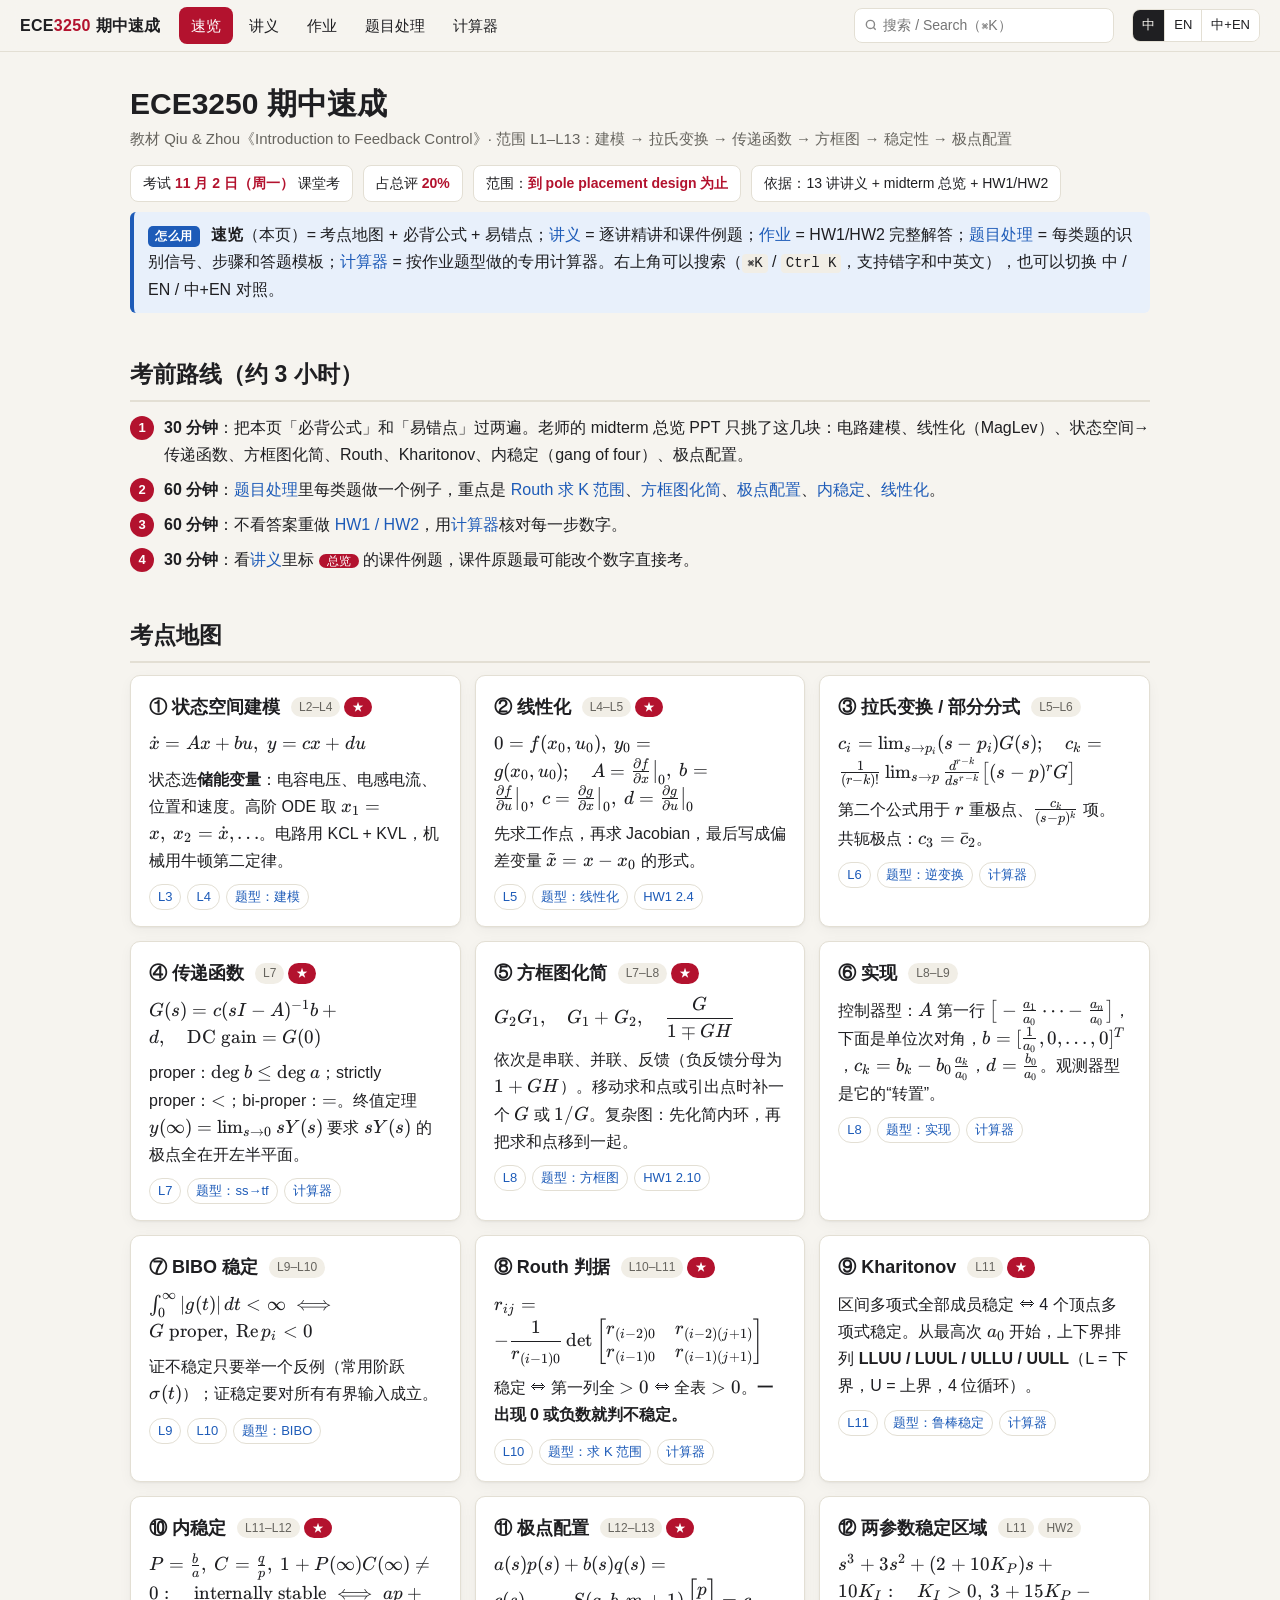
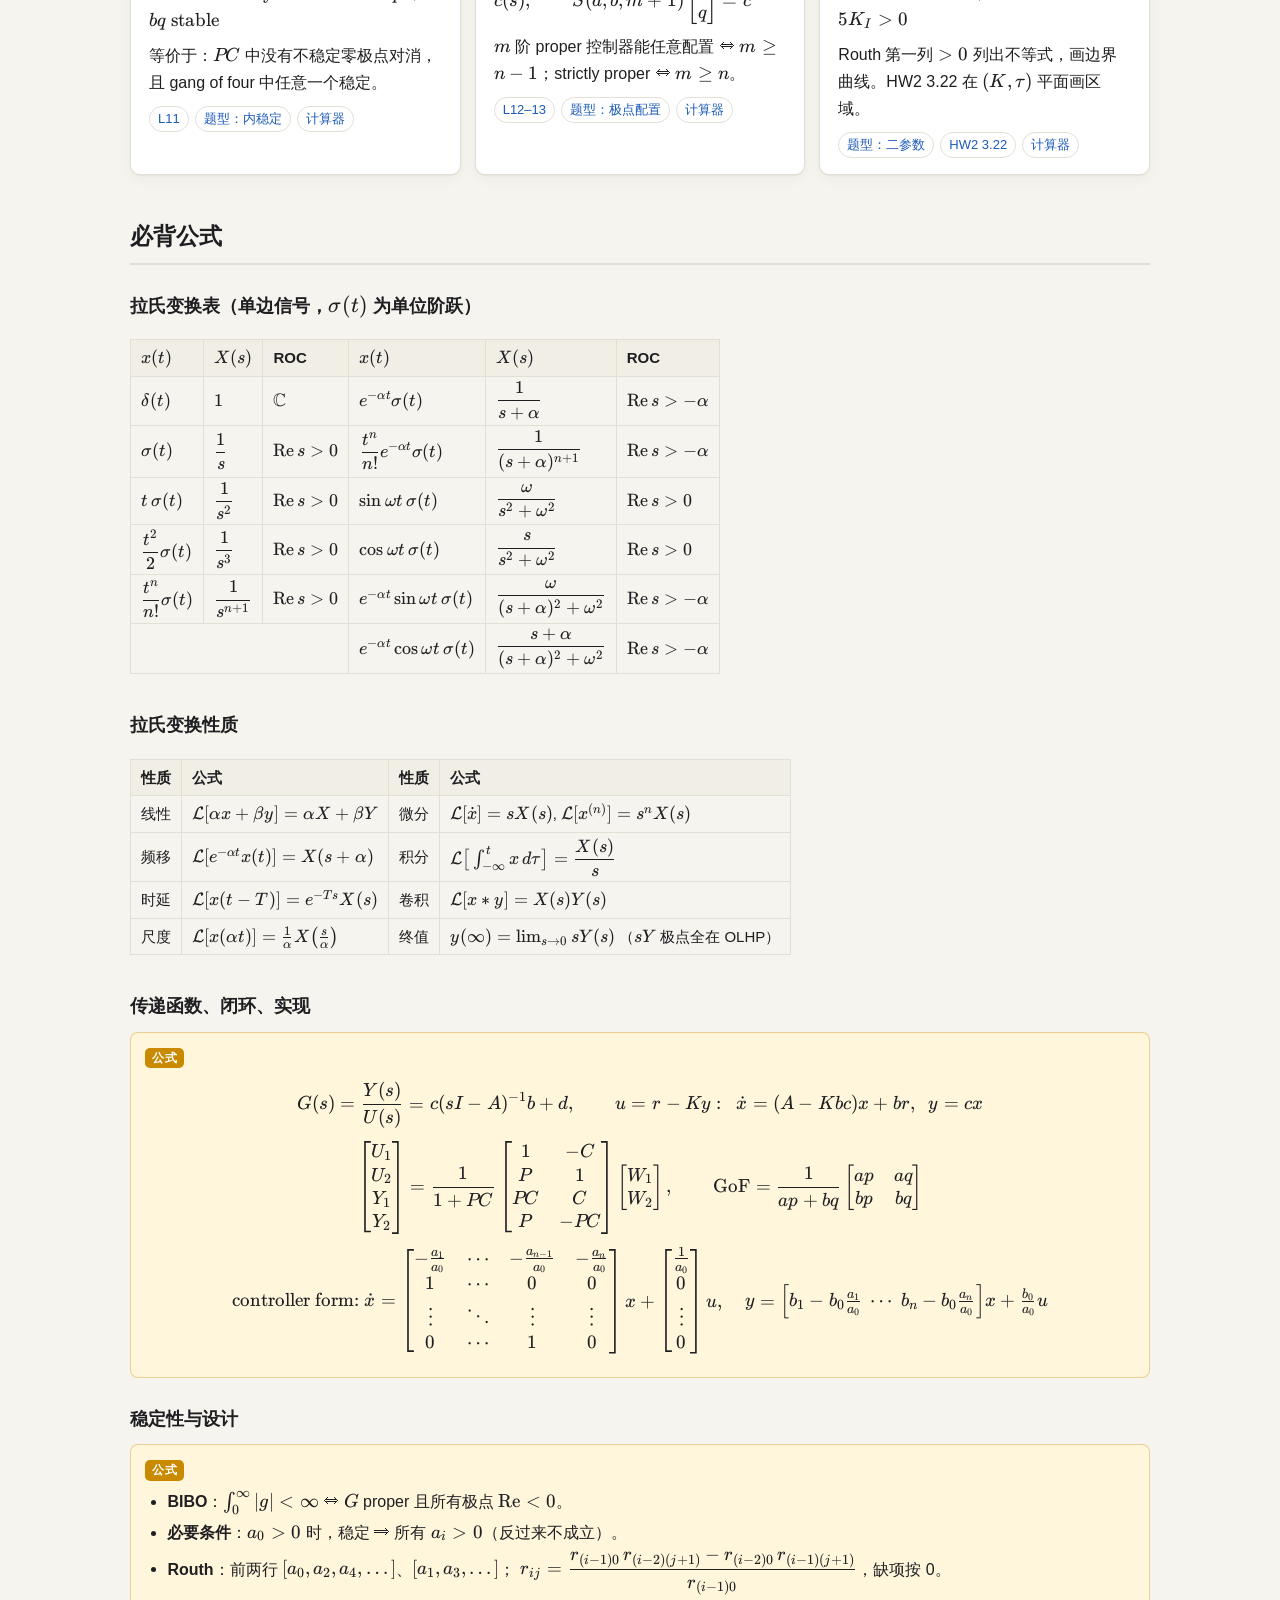
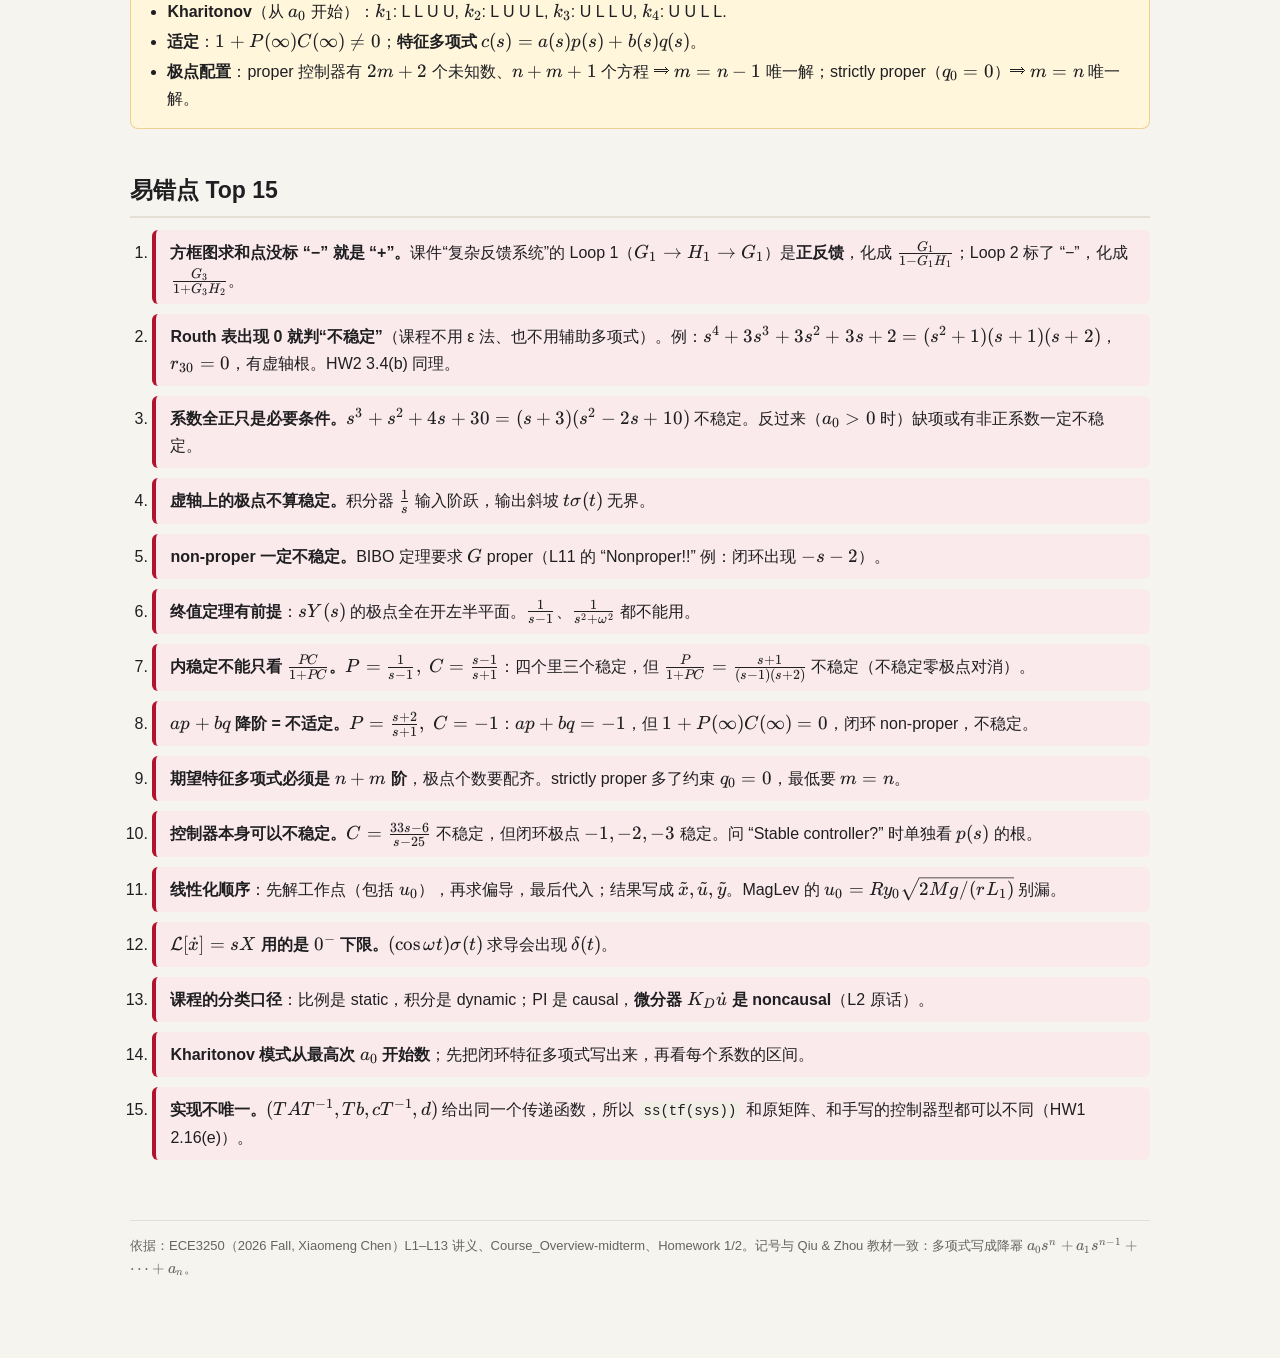
==== index.html @ 968db59c "ECE3250 midterm crash-review site Bilingual (中/EN) overview, homework and problem-type pages, Chines" ====
<!doctype html>
<html lang="zh-CN">
<head>
<meta charset="utf-8">
<meta name="viewport" content="width=device-width, initial-scale=1">
<title>速览 Overview · ECE3250 期中速成</title>
<script>try{document.documentElement.className='L-'+(localStorage.getItem('ece3250-lang')||'zh')}catch(e){}</script>
<link rel="stylesheet" href="assets/vendor/katex/katex.min.css">
<link rel="stylesheet" href="assets/style.css?v=1">
<script defer src="assets/vendor/katex/katex.min.js"></script>
<script defer src="assets/vendor/katex/auto-render.min.js"></script>
<script defer src="assets/search-index.js?v=1"></script>
<script defer src="assets/ui.js?v=1"></script>
</head>
<body>
<header id="topnav"></header>
<main class="wrap">

<h1><span class="zh">ECE3250 期中速成</span><span class="en">ECE3250 Midterm Crash Review</span>
<small><span class="zh">教材 Qiu &amp; Zhou《Introduction to Feedback Control》· 范围 L1–L13：建模 → 拉氏变换 → 传递函数 → 方框图 → 稳定性 → 极点配置</span><span class="en">Textbook: Qiu &amp; Zhou, <i>Introduction to Feedback Control</i> · Scope L1–L13: modeling → Laplace → transfer functions → block diagrams → stability → pole placement</span></small></h1>
<div class="hero"><div class="facts">
  <span class="fact"><span class="zh">考试 <b>11 月 2 日（周一）</b> 课堂考</span><span class="en">In-class exam <b>Mon, Nov 2</b></span></span>
  <span class="fact"><span class="zh">占总评 <b>20%</b></span><span class="en">Weight <b>20%</b></span></span>
  <span class="fact"><span class="zh">范围：<b>到 pole placement design 为止</b></span><span class="en">Covers <b>everything up to pole placement design</b></span></span>
  <span class="fact"><span class="zh">依据：13 讲讲义 + midterm 总览 + HW1/HW2</span><span class="en">Sources: L1–L13 slides, midterm overview deck, HW1/HW2</span></span>
</div></div>

<div class="tip"><span class="lbl"><span class="zh">怎么用</span><span class="en">How to use</span></span>
<span class="zh"><b>速览</b>（本页）= 考点地图 + 必背公式 + 易错点；<a href="lectures.html">讲义</a> = 逐讲精讲和课件例题；<a href="homework.html">作业</a> = HW1/HW2 完整解答；<a href="methods.html">题目处理</a> = 每类题的识别信号、步骤和答题模板；<a href="calc.html">计算器</a> = 按作业题型做的专用计算器。右上角可以搜索（<kbd>⌘K</kbd> / <kbd>Ctrl K</kbd>，支持错字和中英文），也可以切换 中 / EN / 中+EN 对照。</span>
<span class="en"><b>Overview</b> (this page) = topic map + must-know formulas + common traps; <a href="lectures.html">Lectures</a> = lecture-by-lecture notes with slide examples; <a href="homework.html">Homework</a> = full HW1/HW2 solutions; <a href="methods.html">Problem types</a> = how to recognize and solve each problem type; <a href="calc.html">Calculators</a> = calculators for the homework problem types. Use the search box (<kbd>⌘K</kbd> / <kbd>Ctrl K</kbd>, typo-tolerant, English or Chinese) and the 中 / EN / 中+EN switch at the top right.</span>
</div>

<h2 id="plan" data-kw="plan schedule 复习计划 路线"><span class="zh">考前路线（约 3 小时）</span><span class="en">Last-day plan (~3 hours)</span></h2>
<ol class="steps">
  <li><span class="zh"><b>30 分钟</b>：把本页「必背公式」和「易错点」过两遍。老师的 midterm 总览 PPT 只挑了这几块：电路建模、线性化（MagLev）、状态空间→传递函数、方框图化简、Routh、Kharitonov、内稳定（gang of four）、极点配置。</span><span class="en"><b>30 min</b>: read the must-know formulas and the traps on this page twice. The instructor's midterm overview deck covers exactly: circuit modeling, linearization (MagLev), state space → transfer function, block-diagram reduction, Routh, Kharitonov, internal stability (gang of four), and pole placement.</span></li>
  <li><span class="zh"><b>60 分钟</b>：<a href="methods.html">题目处理</a>里每类题做一个例子，重点是 <a href="methods.html#t-routh-k">Routh 求 K 范围</a>、<a href="methods.html#t-block">方框图化简</a>、<a href="methods.html#t-pole">极点配置</a>、<a href="methods.html#t-internal">内稳定</a>、<a href="methods.html#t-linear">线性化</a>。</span><span class="en"><b>60 min</b>: do one example of each <a href="methods.html">problem type</a>, especially <a href="methods.html#t-routh-k">Routh K-range</a>, <a href="methods.html#t-block">block diagrams</a>, <a href="methods.html#t-pole">pole placement</a>, <a href="methods.html#t-internal">internal stability</a> and <a href="methods.html#t-linear">linearization</a>.</span></li>
  <li><span class="zh"><b>60 分钟</b>：不看答案重做 <a href="homework.html">HW1 / HW2</a>，用<a href="calc.html">计算器</a>核对每一步数字。</span><span class="en"><b>60 min</b>: redo <a href="homework.html">HW1 / HW2</a> without looking, then check every number with the <a href="calc.html">calculators</a>.</span></li>
  <li><span class="zh"><b>30 分钟</b>：看<a href="lectures.html">讲义</a>里标 <span class="tag hot">总览</span> 的课件例题，课件原题最可能改个数字直接考。</span><span class="en"><b>30 min</b>: review the slide examples tagged <span class="tag hot">overview</span> in the <a href="lectures.html">lectures</a> — they are the likeliest to reappear with new numbers.</span></li>
</ol>

<h2 id="map" data-kw="topic map 考点 地图"><span class="zh">考点地图</span><span class="en">Topic map</span></h2>
<div class="grid">
  <div class="card">
    <h3><span class="zh">① 状态空间建模</span><span class="en">① State-space modeling</span> <span class="tags"><span class="tag">L2–L4</span><span class="tag hot">★</span></span></h3>
    <p>$\dot x = Ax+bu,\ y=cx+du$</p>
    <p class="zh">状态选<b>储能变量</b>：电容电压、电感电流、位置和速度。高阶 ODE 取 $x_1=x,\ x_2=\dot x,\dots$。电路用 KCL + KVL，机械用牛顿第二定律。</p>
    <p class="en">Choose <b>energy-storage variables</b> as states: capacitor voltages, inductor currents, positions and velocities. For an $n$-th order ODE take $x_1=x,\ x_2=\dot x,\dots$. Circuits: KCL + KVL; mechanics: Newton's second law.</p>
    <div class="links"><a href="lectures.html#L3">L3</a><a href="lectures.html#L4">L4</a><a href="methods.html#t-model"><span class="zh">题型：建模</span><span class="en">Type: modeling</span></a></div>
  </div>
  <div class="card">
    <h3><span class="zh">② 线性化</span><span class="en">② Linearization</span> <span class="tags"><span class="tag">L4–L5</span><span class="tag hot">★</span></span></h3>
    <p>$0=f(x_0,u_0),\ y_0=g(x_0,u_0);\quad A=\frac{\partial f}{\partial x}\big|_0,\ b=\frac{\partial f}{\partial u}\big|_0,\ c=\frac{\partial g}{\partial x}\big|_0,\ d=\frac{\partial g}{\partial u}\big|_0$</p>
    <p class="zh">先求工作点，再求 Jacobian，最后写成偏差变量 $\tilde x=x-x_0$ 的形式。</p>
    <p class="en">Find the operating point first, then the Jacobians, and write the model in deviation variables $\tilde x=x-x_0$.</p>
    <div class="links"><a href="lectures.html#L5">L5</a><a href="methods.html#t-linear"><span class="zh">题型：线性化</span><span class="en">Type: linearization</span></a><a href="homework.html#hw1-24">HW1 2.4</a></div>
  </div>
  <div class="card">
    <h3><span class="zh">③ 拉氏变换 / 部分分式</span><span class="en">③ Laplace / partial fractions</span> <span class="tags"><span class="tag">L5–L6</span></span></h3>
    <p>$c_i=\lim_{s\to p_i}(s-p_i)G(s);\quad c_k=\frac{1}{(r-k)!}\lim_{s\to p}\frac{d^{r-k}}{ds^{r-k}}\big[(s-p)^rG\big]$</p>
    <p class="zh">第二个公式用于 $r$ 重极点、$\frac{c_k}{(s-p)^k}$ 项。共轭极点：$c_3=\bar c_2$。</p>
    <p class="en">The second formula is for an $r$-fold pole (coefficient of $\frac{1}{(s-p)^k}$). Conjugate poles: $c_3=\bar c_2$.</p>
    <div class="links"><a href="lectures.html#L6">L6</a><a href="methods.html#t-pf"><span class="zh">题型：逆变换</span><span class="en">Type: inverse Laplace</span></a><a href="calc.html#pf"><span class="zh">计算器</span><span class="en">Calculator</span></a></div>
  </div>
  <div class="card">
    <h3><span class="zh">④ 传递函数</span><span class="en">④ Transfer functions</span> <span class="tags"><span class="tag">L7</span><span class="tag hot">★</span></span></h3>
    <p>$G(s)=c(sI-A)^{-1}b+d,\quad \text{DC gain}=G(0)$</p>
    <p class="zh">proper：$\deg b\le\deg a$；strictly proper：$<$；bi-proper：$=$。终值定理 $y(\infty)=\lim_{s\to0}sY(s)$ 要求 $sY(s)$ 的极点全在开左半平面。</p>
    <p class="en">Proper: $\deg b\le\deg a$; strictly proper: $<$; bi-proper: $=$. FVT $y(\infty)=\lim_{s\to0}sY(s)$ needs all poles of $sY(s)$ in the open left half-plane.</p>
    <div class="links"><a href="lectures.html#L7">L7</a><a href="methods.html#t-ss2tf"><span class="zh">题型：ss→tf</span><span class="en">Type: ss→tf</span></a><a href="calc.html#ss"><span class="zh">计算器</span><span class="en">Calculator</span></a></div>
  </div>
  <div class="card">
    <h3><span class="zh">⑤ 方框图化简</span><span class="en">⑤ Block-diagram reduction</span> <span class="tags"><span class="tag">L7–L8</span><span class="tag hot">★</span></span></h3>
    <p>$G_2G_1,\quad G_1+G_2,\quad \dfrac{G}{1\mp GH}$</p>
    <p class="zh">依次是串联、并联、反馈（负反馈分母为 $1+GH$）。移动求和点或引出点时补一个 $G$ 或 $1/G$。复杂图：先化简内环，再把求和点移到一起。</p>
    <p class="en">Series, parallel, feedback (negative feedback → denominator $1+GH$). Moving a summing or pickoff point inserts a $G$ or $1/G$. For big diagrams: close inner loops first, then merge summing junctions.</p>
    <div class="links"><a href="lectures.html#L8">L8</a><a href="methods.html#t-block"><span class="zh">题型：方框图</span><span class="en">Type: block diagram</span></a><a href="homework.html#hw1-210">HW1 2.10</a></div>
  </div>
  <div class="card">
    <h3><span class="zh">⑥ 实现</span><span class="en">⑥ Realization</span> <span class="tags"><span class="tag">L8–L9</span></span></h3>
    <p class="zh">控制器型：$A$ 第一行 $\big[-\tfrac{a_1}{a_0}\cdots-\tfrac{a_n}{a_0}\big]$，下面是单位次对角，$b=[\tfrac1{a_0},0,\dots,0]^T$，$c_k=b_k-b_0\tfrac{a_k}{a_0}$，$d=\tfrac{b_0}{a_0}$。观测器型是它的“转置”。</p>
    <p class="en">Controller form: first row of $A$ is $\big[-\tfrac{a_1}{a_0}\cdots-\tfrac{a_n}{a_0}\big]$, ones on the subdiagonal, $b=[\tfrac1{a_0},0,\dots,0]^T$, $c_k=b_k-b_0\tfrac{a_k}{a_0}$, $d=\tfrac{b_0}{a_0}$. Observer form is its “transpose”.</p>
    <div class="links"><a href="lectures.html#L8-real">L8</a><a href="methods.html#t-real"><span class="zh">题型：实现</span><span class="en">Type: realization</span></a><a href="calc.html#ss"><span class="zh">计算器</span><span class="en">Calculator</span></a></div>
  </div>
  <div class="card">
    <h3><span class="zh">⑦ BIBO 稳定</span><span class="en">⑦ BIBO stability</span> <span class="tags"><span class="tag">L9–L10</span></span></h3>
    <p>$\int_0^\infty|g(t)|\,dt<\infty\iff G\text{ proper},\ \operatorname{Re}p_i<0$</p>
    <p class="zh">证不稳定只要举一个反例（常用阶跃 $\sigma(t)$）；证稳定要对所有有界输入成立。</p>
    <p class="en">To show instability give one counterexample (usually the step $\sigma(t)$); stability must hold for every bounded input.</p>
    <div class="links"><a href="lectures.html#L9">L9</a><a href="lectures.html#L10">L10</a><a href="methods.html#t-bibo"><span class="zh">题型：BIBO</span><span class="en">Type: BIBO</span></a></div>
  </div>
  <div class="card">
    <h3><span class="zh">⑧ Routh 判据</span><span class="en">⑧ Routh criterion</span> <span class="tags"><span class="tag">L10–L11</span><span class="tag hot">★</span></span></h3>
    <p>$r_{ij}=-\dfrac{1}{r_{(i-1)0}}\det\begin{bmatrix}r_{(i-2)0}&r_{(i-2)(j+1)}\\ r_{(i-1)0}&r_{(i-1)(j+1)}\end{bmatrix}$</p>
    <p class="zh">稳定 ⟺ 第一列全 $>0$ ⟺ 全表 $>0$。<b>一出现 0 或负数就判不稳定。</b></p>
    <p class="en">Stable ⟺ first column all $>0$ ⟺ whole table $>0$. <b>Any zero or negative entry ⟹ not stable.</b></p>
    <div class="links"><a href="lectures.html#L10">L10</a><a href="methods.html#t-routh-k"><span class="zh">题型：求 K 范围</span><span class="en">Type: K range</span></a><a href="calc.html#routh"><span class="zh">计算器</span><span class="en">Calculator</span></a></div>
  </div>
  <div class="card">
    <h3><span class="zh">⑨ Kharitonov</span><span class="en">⑨ Kharitonov</span> <span class="tags"><span class="tag">L11</span><span class="tag hot">★</span></span></h3>
    <p class="zh">区间多项式全部成员稳定 ⟺ 4 个顶点多项式稳定。从最高次 $a_0$ 开始，上下界排列 <b>LLUU / LUUL / ULLU / UULL</b>（L = 下界，U = 上界，4 位循环）。</p>
    <p class="en">Every member of an interval polynomial is stable ⟺ four vertex polynomials are stable. Starting from $a_0$, bounds follow <b>LLUU / LUUL / ULLU / UULL</b> (L = lower, U = upper, period 4).</p>
    <div class="links"><a href="lectures.html#L11-kh">L11</a><a href="methods.html#t-khar"><span class="zh">题型：鲁棒稳定</span><span class="en">Type: robust stability</span></a><a href="calc.html#khar"><span class="zh">计算器</span><span class="en">Calculator</span></a></div>
  </div>
  <div class="card">
    <h3><span class="zh">⑩ 内稳定</span><span class="en">⑩ Internal stability</span> <span class="tags"><span class="tag">L11–L12</span><span class="tag hot">★</span></span></h3>
    <p>$P=\tfrac{b}{a},\ C=\tfrac{q}{p},\ 1+P(\infty)C(\infty)\ne0:\quad \text{internally stable}\iff ap+bq \text{ stable}$</p>
    <p class="zh">等价于：$PC$ 中没有不稳定零极点对消，且 gang of four 中任意一个稳定。</p>
    <p class="en">Equivalently: no unstable pole/zero cancellation in $PC$ and any one of the gang of four is stable.</p>
    <div class="links"><a href="lectures.html#L11-int">L11</a><a href="methods.html#t-internal"><span class="zh">题型：内稳定</span><span class="en">Type: internal stability</span></a><a href="calc.html#internal"><span class="zh">计算器</span><span class="en">Calculator</span></a></div>
  </div>
  <div class="card">
    <h3><span class="zh">⑪ 极点配置</span><span class="en">⑪ Pole placement</span> <span class="tags"><span class="tag">L12–L13</span><span class="tag hot">★</span></span></h3>
    <p>$a(s)p(s)+b(s)q(s)=c(s),\qquad S(a,b,m+1)\begin{bmatrix}p\\q\end{bmatrix}=c$</p>
    <p class="zh">$m$ 阶 proper 控制器能任意配置 ⟺ $m\ge n-1$；strictly proper ⟺ $m\ge n$。</p>
    <p class="en">An $m$-th order proper controller can assign all closed-loop poles ⟺ $m\ge n-1$; strictly proper ⟺ $m\ge n$.</p>
    <div class="links"><a href="lectures.html#L12">L12–13</a><a href="methods.html#t-pole"><span class="zh">题型：极点配置</span><span class="en">Type: pole placement</span></a><a href="calc.html#pole"><span class="zh">计算器</span><span class="en">Calculator</span></a></div>
  </div>
  <div class="card">
    <h3><span class="zh">⑫ 两参数稳定区域</span><span class="en">⑫ Two-parameter stability region</span> <span class="tags"><span class="tag">L11</span><span class="tag">HW2</span></span></h3>
    <p>$s^3+3s^2+(2+10K_P)s+10K_I:\quad K_I>0,\ 3+15K_P-5K_I>0$</p>
    <p class="zh">Routh 第一列 $>0$ 列出不等式，画边界曲线。HW2 3.22 在 $(K,\tau)$ 平面画区域。</p>
    <p class="en">Write the Routh first-column inequalities and draw the boundary curves. HW2 3.22 asks for the region in the $(K,\tau)$ plane.</p>
    <div class="links"><a href="methods.html#t-region"><span class="zh">题型：二参数</span><span class="en">Type: 2-parameter</span></a><a href="homework.html#hw2-322">HW2 3.22</a><a href="calc.html#region"><span class="zh">计算器</span><span class="en">Calculator</span></a></div>
  </div>
</div>

<h2 id="formulas" data-kw="formula sheet cheat sheet 公式 拉氏变换表 laplace table properties"><span class="zh">必背公式</span><span class="en">Must-know formulas</span></h2>

<h3 id="f-laplace" data-kw="laplace table 拉普拉斯 变换表"><span class="zh">拉氏变换表（单边信号，$\sigma(t)$ 为单位阶跃）</span><span class="en">Laplace transform table (one-sided signals, $\sigma(t)$ = unit step)</span></h3>
<div class="tbl-wrap"><table>
<tr><th>$x(t)$</th><th>$X(s)$</th><th>ROC</th><th>$x(t)$</th><th>$X(s)$</th><th>ROC</th></tr>
<tr><td>$\delta(t)$</td><td>$1$</td><td>$\mathbb C$</td><td>$e^{-\alpha t}\sigma(t)$</td><td>$\dfrac{1}{s+\alpha}$</td><td>$\operatorname{Re}s>-\alpha$</td></tr>
<tr><td>$\sigma(t)$</td><td>$\dfrac1s$</td><td>$\operatorname{Re}s>0$</td><td>$\dfrac{t^n}{n!}e^{-\alpha t}\sigma(t)$</td><td>$\dfrac{1}{(s+\alpha)^{n+1}}$</td><td>$\operatorname{Re}s>-\alpha$</td></tr>
<tr><td>$t\,\sigma(t)$</td><td>$\dfrac1{s^2}$</td><td>$\operatorname{Re}s>0$</td><td>$\sin\omega t\,\sigma(t)$</td><td>$\dfrac{\omega}{s^2+\omega^2}$</td><td>$\operatorname{Re}s>0$</td></tr>
<tr><td>$\dfrac{t^2}{2}\sigma(t)$</td><td>$\dfrac1{s^3}$</td><td>$\operatorname{Re}s>0$</td><td>$\cos\omega t\,\sigma(t)$</td><td>$\dfrac{s}{s^2+\omega^2}$</td><td>$\operatorname{Re}s>0$</td></tr>
<tr><td>$\dfrac{t^n}{n!}\sigma(t)$</td><td>$\dfrac1{s^{n+1}}$</td><td>$\operatorname{Re}s>0$</td><td>$e^{-\alpha t}\sin\omega t\,\sigma(t)$</td><td>$\dfrac{\omega}{(s+\alpha)^2+\omega^2}$</td><td>$\operatorname{Re}s>-\alpha$</td></tr>
<tr><td colspan="3"></td><td>$e^{-\alpha t}\cos\omega t\,\sigma(t)$</td><td>$\dfrac{s+\alpha}{(s+\alpha)^2+\omega^2}$</td><td>$\operatorname{Re}s>-\alpha$</td></tr>
</table></div>

<h3 id="f-props" data-kw="laplace properties 性质 微分 积分 卷积 时延 频移 final value"><span class="zh">拉氏变换性质</span><span class="en">Laplace transform properties</span></h3>
<div class="tbl-wrap"><table>
<tr><th><span class="zh">性质</span><span class="en">Property</span></th><th><span class="zh">公式</span><span class="en">Formula</span></th><th><span class="zh">性质</span><span class="en">Property</span></th><th><span class="zh">公式</span><span class="en">Formula</span></th></tr>
<tr><td><span class="zh">线性</span><span class="en">Linearity</span></td><td>$\L[\alpha x+\beta y]=\alpha X+\beta Y$</td><td><span class="zh">微分</span><span class="en">Derivative</span></td><td>$\L[\dot x]=sX(s)$, $\L[x^{(n)}]=s^nX(s)$</td></tr>
<tr><td><span class="zh">频移</span><span class="en">Frequency shift</span></td><td>$\L[e^{-\alpha t}x(t)]=X(s+\alpha)$</td><td><span class="zh">积分</span><span class="en">Integration</span></td><td>$\L\big[\int_{-\infty}^t x\,d\tau\big]=\dfrac{X(s)}{s}$</td></tr>
<tr><td><span class="zh">时延</span><span class="en">Time delay</span></td><td>$\L[x(t-T)]=e^{-Ts}X(s)$</td><td><span class="zh">卷积</span><span class="en">Convolution</span></td><td>$\L[x*y]=X(s)Y(s)$</td></tr>
<tr><td><span class="zh">尺度</span><span class="en">Scaling</span></td><td>$\L[x(\alpha t)]=\frac1\alpha X\!\left(\frac s\alpha\right)$</td><td><span class="zh">终值</span><span class="en">Final value</span></td><td>$y(\infty)=\lim_{s\to0}sY(s)$ <span class="zh">（$sY$ 极点全在 OLHP）</span><span class="en">(poles of $sY$ in OLHP)</span></td></tr>
</table></div>

<h3 id="f-tf" data-kw="transfer function closed loop gang of four controller form 闭环 传递函数 实现"><span class="zh">传递函数、闭环、实现</span><span class="en">Transfer functions, closed loop, realization</span></h3>
<div class="key"><span class="lbl"><span class="zh">公式</span><span class="en">Formula</span></span>
$$G(s)=\frac{Y(s)}{U(s)}=c(sI-A)^{-1}b+d,\qquad u=r-Ky:\ \ \dot x=(A-Kbc)x+br,\ \ y=cx$$
$$\begin{bmatrix}U_1\\U_2\\Y_1\\Y_2\end{bmatrix}=\frac{1}{1+PC}\begin{bmatrix}1&-C\\P&1\\PC&C\\P&-PC\end{bmatrix}\begin{bmatrix}W_1\\W_2\end{bmatrix},\qquad
\text{GoF}=\frac{1}{ap+bq}\begin{bmatrix}ap&aq\\bp&bq\end{bmatrix}$$
$$\text{controller form: }\dot x=\begin{bmatrix}-\frac{a_1}{a_0}&\cdots&-\frac{a_{n-1}}{a_0}&-\frac{a_n}{a_0}\\1&\cdots&0&0\\ \vdots&\ddots&\vdots&\vdots\\0&\cdots&1&0\end{bmatrix}x+\begin{bmatrix}\frac1{a_0}\\0\\ \vdots\\0\end{bmatrix}u,\quad y=\Big[b_1-b_0\tfrac{a_1}{a_0}\ \cdots\ b_n-b_0\tfrac{a_n}{a_0}\Big]x+\tfrac{b_0}{a_0}u$$
</div>

<h3 id="f-stab" data-kw="stability routh kharitonov pole placement well posed 稳定 判据"><span class="zh">稳定性与设计</span><span class="en">Stability and design</span></h3>
<div class="key"><span class="lbl"><span class="zh">公式</span><span class="en">Formula</span></span>
<ul>
<li><span class="zh"><b>BIBO</b>：$\int_0^\infty|g|<\infty$ ⟺ $G$ proper 且所有极点 $\operatorname{Re}<0$。</span><span class="en"><b>BIBO</b>: $\int_0^\infty|g|<\infty$ ⟺ $G$ proper and all poles have $\operatorname{Re}<0$.</span></li>
<li><span class="zh"><b>必要条件</b>：$a_0>0$ 时，稳定 ⟹ 所有 $a_i>0$（反过来不成立）。</span><span class="en"><b>Necessary condition</b>: with $a_0>0$, stable ⟹ all $a_i>0$ (not conversely).</span></li>
<li><span class="zh"><b>Routh</b>：前两行 $[a_0,a_2,a_4,\dots]$、$[a_1,a_3,\dots]$；</span><span class="en"><b>Routh</b>: first rows $[a_0,a_2,a_4,\dots]$, $[a_1,a_3,\dots]$;</span> $r_{ij}=\dfrac{r_{(i-1)0}\,r_{(i-2)(j+1)}-r_{(i-2)0}\,r_{(i-1)(j+1)}}{r_{(i-1)0}}$<span class="zh">，缺项按 0。</span><span class="en">, missing entries = 0.</span></li>
<li><span class="zh"><b>Kharitonov</b>（从 $a_0$ 开始）：</span><span class="en"><b>Kharitonov</b> (from $a_0$): </span>$k_1$: L L U U, $k_2$: L U U L, $k_3$: U L L U, $k_4$: U U L L.</li>
<li><span class="zh"><b>适定</b>：$1+P(\infty)C(\infty)\neq0$；<b>特征多项式</b> $c(s)=a(s)p(s)+b(s)q(s)$。</span><span class="en"><b>Well-posed</b>: $1+P(\infty)C(\infty)\neq0$; <b>characteristic polynomial</b> $c(s)=a(s)p(s)+b(s)q(s)$.</span></li>
<li><span class="zh"><b>极点配置</b>：proper 控制器有 $2m+2$ 个未知数、$n+m+1$ 个方程 ⟹ $m=n-1$ 唯一解；strictly proper（$q_0=0$）⟹ $m=n$ 唯一解。</span><span class="en"><b>Pole placement</b>: a proper controller has $2m+2$ unknowns and $n+m+1$ equations ⟹ unique solution at $m=n-1$; strictly proper ($q_0=0$) ⟹ unique at $m=n$.</span></li>
</ul>
</div>

<h2 id="traps" data-kw="traps pitfalls mistakes 易错 陷阱 注意"><span class="zh">易错点 Top 15</span><span class="en">Top 15 traps</span></h2>
<ol>
<li class="trap"><span class="zh"><b>方框图求和点没标 “−” 就是 “+”。</b>课件“复杂反馈系统”的 Loop 1（$G_1\to H_1\to G_1$）是<b>正反馈</b>，化成 $\frac{G_1}{1-G_1H_1}$；Loop 2 标了 “−”，化成 $\frac{G_3}{1+G_3H_2}$。</span><span class="en"><b>An unmarked summing input is “+”.</b> In the slide's “complicated feedback system”, Loop 1 ($G_1\to H_1\to G_1$) is <b>positive feedback</b>: $\frac{G_1}{1-G_1H_1}$; Loop 2 has a “−”: $\frac{G_3}{1+G_3H_2}$.</span></li>
<li class="trap"><span class="zh"><b>Routh 表出现 0 就判“不稳定”</b>（课程不用 ε 法、也不用辅助多项式）。例：$s^4+3s^3+3s^2+3s+2=(s^2+1)(s+1)(s+2)$，$r_{30}=0$，有虚轴根。HW2 3.4(b) 同理。</span><span class="en"><b>A zero in the Routh table means “not stable”</b> (no ε-trick or auxiliary polynomial in this course). E.g. $s^4+3s^3+3s^2+3s+2=(s^2+1)(s+1)(s+2)$ gives $r_{30}=0$: imaginary-axis roots. Same for HW2 3.4(b).</span></li>
<li class="trap"><span class="zh"><b>系数全正只是必要条件。</b>$s^3+s^2+4s+30=(s+3)(s^2-2s+10)$ 不稳定。反过来（$a_0>0$ 时）缺项或有非正系数一定不稳定。</span><span class="en"><b>All-positive coefficients are only necessary.</b> $s^3+s^2+4s+30=(s+3)(s^2-2s+10)$ is unstable. Conversely (with $a_0>0$) a missing or non-positive coefficient guarantees instability.</span></li>
<li class="trap"><span class="zh"><b>虚轴上的极点不算稳定。</b>积分器 $\frac1s$ 输入阶跃，输出斜坡 $t\sigma(t)$ 无界。</span><span class="en"><b>Poles on the imaginary axis are not stable.</b> The integrator $\frac1s$ maps a step to the unbounded ramp $t\sigma(t)$.</span></li>
<li class="trap"><span class="zh"><b>non-proper 一定不稳定。</b>BIBO 定理要求 $G$ proper（L11 的 “Nonproper!!” 例：闭环出现 $-s-2$）。</span><span class="en"><b>Non-proper means unstable.</b> The BIBO theorem requires $G$ proper (L11 “Nonproper!!” example: closed loop $-s-2$).</span></li>
<li class="trap"><span class="zh"><b>终值定理有前提</b>：$sY(s)$ 的极点全在开左半平面。$\frac1{s-1}$、$\frac{1}{s^2+\omega^2}$ 都不能用。</span><span class="en"><b>FVT has a precondition</b>: all poles of $sY(s)$ in the OLHP. It fails for $\frac1{s-1}$ and $\frac{1}{s^2+\omega^2}$.</span></li>
<li class="trap"><span class="zh"><b>内稳定不能只看 $\frac{PC}{1+PC}$。</b>$P=\frac1{s-1},\ C=\frac{s-1}{s+1}$：四个里三个稳定，但 $\frac{P}{1+PC}=\frac{s+1}{(s-1)(s+2)}$ 不稳定（不稳定零极点对消）。</span><span class="en"><b>Don't check only $\frac{PC}{1+PC}$.</b> $P=\frac1{s-1},\ C=\frac{s-1}{s+1}$: three of four are stable but $\frac{P}{1+PC}=\frac{s+1}{(s-1)(s+2)}$ is not (unstable pole/zero cancellation).</span></li>
<li class="trap"><span class="zh"><b>$ap+bq$ 降阶 = 不适定。</b>$P=\frac{s+2}{s+1},\ C=-1$：$ap+bq=-1$，但 $1+P(\infty)C(\infty)=0$，闭环 non-proper，不稳定。</span><span class="en"><b>Degree drop in $ap+bq$ = ill-posed.</b> $P=\frac{s+2}{s+1},\ C=-1$: $ap+bq=-1$ but $1+P(\infty)C(\infty)=0$, closed loop non-proper, unstable.</span></li>
<li class="trap"><span class="zh"><b>期望特征多项式必须是 $n+m$ 阶</b>，极点个数要配齐。strictly proper 多了约束 $q_0=0$，最低要 $m=n$。</span><span class="en"><b>The desired polynomial must have degree $n+m$</b> (count the poles). Strictly proper adds $q_0=0$, so the minimum is $m=n$.</span></li>
<li class="trap"><span class="zh"><b>控制器本身可以不稳定。</b>$C=\frac{33s-6}{s-25}$ 不稳定，但闭环极点 $-1,-2,-3$ 稳定。问 “Stable controller?” 时单独看 $p(s)$ 的根。</span><span class="en"><b>The controller itself may be unstable.</b> $C=\frac{33s-6}{s-25}$ is unstable while the closed loop ($-1,-2,-3$) is stable. For “Stable controller?” check the roots of $p(s)$.</span></li>
<li class="trap"><span class="zh"><b>线性化顺序</b>：先解工作点（包括 $u_0$），再求偏导，最后代入；结果写成 $\tilde x,\tilde u,\tilde y$。MagLev 的 $u_0=Ry_0\sqrt{2Mg/(rL_1)}$ 别漏。</span><span class="en"><b>Linearization order</b>: solve the operating point (including $u_0$), differentiate, then substitute; write the result in $\tilde x,\tilde u,\tilde y$. Don't forget $u_0=Ry_0\sqrt{2Mg/(rL_1)}$ for MagLev.</span></li>
<li class="trap"><span class="zh"><b>$\L[\dot x]=sX$ 用的是 $0^-$ 下限。</b>$(\cos\omega t)\sigma(t)$ 求导会出现 $\delta(t)$。</span><span class="en"><b>$\L[\dot x]=sX$ uses the $0^-$ lower limit.</b> Differentiating $(\cos\omega t)\sigma(t)$ produces a $\delta(t)$.</span></li>
<li class="trap"><span class="zh"><b>课程的分类口径</b>：比例是 static，积分是 dynamic；PI 是 causal，<b>微分器 $K_D\dot u$ 是 noncausal</b>（L2 原话）。</span><span class="en"><b>Course conventions</b>: proportional = static, integral = dynamic; PI is causal, <b>the differentiator $K_D\dot u$ is noncausal</b> (as stated in L2).</span></li>
<li class="trap"><span class="zh"><b>Kharitonov 模式从最高次 $a_0$ 开始数</b>；先把闭环特征多项式写出来，再看每个系数的区间。</span><span class="en"><b>Kharitonov patterns start at the leading coefficient $a_0$</b>; write the closed-loop characteristic polynomial first, then read each coefficient's interval.</span></li>
<li class="trap"><span class="zh"><b>实现不唯一。</b>$(TAT^{-1},Tb,cT^{-1},d)$ 给出同一个传递函数，所以 <code>ss(tf(sys))</code> 和原矩阵、和手写的控制器型都可以不同（HW1 2.16(e)）。</span><span class="en"><b>Realizations are not unique.</b> $(TAT^{-1},Tb,cT^{-1},d)$ has the same transfer function, so <code>ss(tf(sys))</code>, the original matrices and your controller form can all differ (HW1 2.16(e)).</span></li>
</ol>

<div class="foot"><span class="zh">依据：ECE3250（2026 Fall, Xiaomeng Chen）L1–L13 讲义、Course_Overview-midterm、Homework 1/2。记号与 Qiu &amp; Zhou 教材一致：多项式写成降幂 $a_0s^n+a_1s^{n-1}+\dots+a_n$。</span><span class="en">Sources: ECE3250 (Fall 2026, Xiaomeng Chen) slides L1–L13, Course_Overview-midterm, Homework 1/2. Notation follows Qiu &amp; Zhou: polynomials in descending powers $a_0s^n+a_1s^{n-1}+\dots+a_n$.</span></div>
</main>
</body>
</html>
---- assets/style.css ----
:root {
  --bg: #f6f4ef;
  --card: #ffffff;
  --ink: #1f1f22;
  --muted: #66645e;
  --line: #e3dfd4;
  --red: #b3122e;
  --red-soft: #fbeaec;
  --amber: #c98a00;
  --amber-soft: #fff6dc;
  --blue: #1d5bb8;
  --blue-soft: #e8f0fb;
  --green: #1d7a4b;
  --green-soft: #e6f4ec;
  --code: #f1eee6;
  --shadow: 0 1px 2px rgba(0, 0, 0, .05), 0 4px 14px rgba(0, 0, 0, .04);
  --radius: 10px;
  --nav-h: 52px;
}
@media (prefers-color-scheme: dark) {
  :root {
    --bg: #17171a; --card: #202024; --ink: #ecebe6; --muted: #a29f97; --line: #34343a;
    --red: #ff6b7f; --red-soft: #3a1c22; --amber: #f0b84a; --amber-soft: #3a3020;
    --blue: #7fb0ff; --blue-soft: #1c2738; --green: #6fd19c; --green-soft: #1b2e25; --code: #2a2a2f;
    --shadow: 0 1px 2px rgba(0, 0, 0, .4);
  }
  .katex { color: var(--ink); }
  svg.bd { filter: invert(.88) hue-rotate(180deg); }
}
* { box-sizing: border-box; }
html { scroll-padding-top: calc(var(--nav-h) + 14px); }
body {
  margin: 0; background: var(--bg); color: var(--ink);
  font: 16px/1.7 -apple-system, BlinkMacSystemFont, "PingFang SC", "Hiragino Sans GB", "Noto Sans CJK SC", "Microsoft YaHei", sans-serif;
  -webkit-font-smoothing: antialiased;
}
a { color: var(--blue); text-decoration: none; }
a:hover { text-decoration: underline; }
code, kbd { font-family: "SF Mono", Menlo, Consolas, monospace; font-size: .88em; background: var(--code); padding: .08em .35em; border-radius: 4px; }

/* ---------- 顶部导航 ---------- */
.topnav {
  position: sticky; top: 0; z-index: 50; height: var(--nav-h);
  display: flex; align-items: center; gap: 18px; padding: 0 20px;
  background: color-mix(in srgb, var(--bg) 88%, transparent); backdrop-filter: blur(10px);
  border-bottom: 1px solid var(--line);
}
.brand { font-weight: 700; letter-spacing: .02em; white-space: nowrap; color: var(--ink); }
.brand b { color: var(--red); }
.topnav nav { display: flex; gap: 4px; overflow-x: auto; scrollbar-width: none; }
.topnav nav a {
  padding: 6px 12px; border-radius: 8px; color: var(--ink); white-space: nowrap; font-size: 15px;
}
.topnav nav a:hover { background: var(--card); text-decoration: none; }
.topnav nav a.on { background: var(--red); color: #fff; }
.exam-chip { margin-left: auto; font-size: 13px; color: var(--muted); white-space: nowrap; }
.exam-chip b { color: var(--red); }

/* ---------- 布局 ---------- */
.wrap { max-width: 1060px; margin: 0 auto; padding: 26px 20px 80px; }
.with-toc { display: grid; grid-template-columns: 210px minmax(0, 1fr); gap: 30px; max-width: 1180px; }
.toc { position: sticky; top: calc(var(--nav-h) + 18px); align-self: start; max-height: calc(100vh - var(--nav-h) - 36px); overflow: auto; font-size: 14px; padding-right: 6px; }
.toc .toc-title { font-weight: 700; color: var(--muted); font-size: 12px; letter-spacing: .1em; margin-bottom: 6px; }
.toc a { display: block; padding: 3px 8px; border-left: 2px solid var(--line); color: var(--muted); line-height: 1.45; margin: 1px 0; }
.toc a:hover { color: var(--ink); text-decoration: none; border-color: var(--amber); }
.toc a.on { color: var(--red); border-color: var(--red); font-weight: 600; }
.toc a.sub { padding-left: 18px; font-size: 13px; }
@media (max-width: 860px) {
  .with-toc { grid-template-columns: 1fr; }
  .toc { position: static; max-height: none; border: 1px solid var(--line); border-radius: var(--radius); padding: 10px; background: var(--card); }
  .exam-chip { display: none; }
}

h1 { font-size: 30px; line-height: 1.3; margin: 6px 0 6px; }
h1 small { display: block; font-size: 15px; color: var(--muted); font-weight: 400; margin-top: 6px; }
h2 { font-size: 23px; margin: 42px 0 12px; padding-bottom: 6px; border-bottom: 2px solid var(--line); }
h2 .lno { display: inline-block; font-size: 14px; background: var(--red); color: #fff; border-radius: 6px; padding: 1px 8px; margin-right: 8px; vertical-align: 3px; }
h3 { font-size: 18px; margin: 26px 0 8px; }
h4 { font-size: 16px; margin: 18px 0 6px; color: var(--muted); }
p { margin: 8px 0; }
ul, ol { padding-left: 1.4em; margin: 6px 0; }
li { margin: 3px 0; }
hr { border: 0; border-top: 1px dashed var(--line); margin: 26px 0; }
.muted { color: var(--muted); }
.small { font-size: 14px; }
.lead { font-size: 17px; color: var(--muted); }

/* ---------- 卡片与提示框 ---------- */
.card { background: var(--card); border: 1px solid var(--line); border-radius: var(--radius); padding: 16px 18px; box-shadow: var(--shadow); margin: 14px 0; }
.grid { display: grid; gap: 14px; grid-template-columns: repeat(auto-fill, minmax(300px, 1fr)); }
.grid .card { margin: 0; }
.card h3 { margin-top: 0; }
.card .links { margin-top: 10px; display: flex; flex-wrap: wrap; gap: 6px; font-size: 13px; }
.card .links a { border: 1px solid var(--line); padding: 1px 8px; border-radius: 999px; }
.key { background: var(--amber-soft); border: 1px solid color-mix(in srgb, var(--amber) 35%, transparent); border-radius: 8px; padding: 10px 14px; margin: 10px 0; overflow-x: auto; }
.key > .lbl, .trap > .lbl, .tip > .lbl, .ex > .lbl { display: inline-block; font-size: 12px; font-weight: 700; letter-spacing: .06em; border-radius: 5px; padding: 0 7px; margin-right: 6px; }
.key > .lbl { background: var(--amber); color: #fff; }
.trap { background: var(--red-soft); border-left: 4px solid var(--red); border-radius: 6px; padding: 9px 14px; margin: 10px 0; }
.trap > .lbl { background: var(--red); color: #fff; }
.tip { background: var(--blue-soft); border-left: 4px solid var(--blue); border-radius: 6px; padding: 9px 14px; margin: 10px 0; }
.tip > .lbl { background: var(--blue); color: #fff; }
.ex { border: 1px solid var(--line); border-radius: 8px; padding: 10px 14px; margin: 12px 0; background: var(--card); }
.ex > .lbl { background: var(--green); color: #fff; }
.math-scroll, .katex-display { overflow-x: auto; overflow-y: hidden; padding: 2px 0; }
.katex-display { margin: .6em 0; }

details { border: 1px solid var(--line); border-radius: 8px; margin: 10px 0; background: var(--card); }
details > summary { cursor: pointer; padding: 8px 14px; font-weight: 600; list-style: none; user-select: none; }
details > summary::-webkit-details-marker { display: none; }
details > summary::before { content: "▸"; display: inline-block; width: 1.1em; color: var(--red); transition: transform .15s; }
details[open] > summary::before { transform: rotate(90deg); }
details > .body { padding: 2px 16px 12px; border-top: 1px dashed var(--line); }
details.sol > summary { color: var(--green); }

table { border-collapse: collapse; margin: 10px 0; font-size: 15px; }
th, td { border: 1px solid var(--line); padding: 5px 10px; text-align: left; vertical-align: middle; }
th { background: var(--code); font-weight: 600; }
.tbl-wrap { overflow-x: auto; }

.tags { display: inline-flex; gap: 4px; margin-left: 6px; vertical-align: 2px; }
.tag { font-size: 12px; border-radius: 999px; padding: 0 8px; background: var(--code); color: var(--muted); font-weight: 500; }
.tag.hot { background: var(--red); color: #fff; }
.btn, button {
  font: inherit; font-size: 14px; cursor: pointer; border-radius: 8px; border: 1px solid var(--line);
  background: var(--card); color: var(--ink); padding: 5px 12px;
}
.btn:hover, button:hover { border-color: var(--amber); text-decoration: none; }
.btn.primary, button.primary { background: var(--red); border-color: var(--red); color: #fff; }
.btn.calc { font-size: 13px; padding: 2px 10px; border-color: var(--blue); color: var(--blue); }
.btn.calc::before { content: "⚙ "; }
.toolbar { display: flex; gap: 8px; flex-wrap: wrap; margin: 10px 0; }

.steps { counter-reset: st; list-style: none; padding-left: 0; }
.steps > li { counter-increment: st; position: relative; padding-left: 34px; margin: 8px 0; }
.steps > li::before { content: counter(st); position: absolute; left: 0; top: 2px; width: 24px; height: 24px; border-radius: 50%; background: var(--red); color: #fff; font-size: 13px; font-weight: 700; display: grid; place-items: center; }

.hero { display: grid; grid-template-columns: 1fr auto; gap: 18px; align-items: end; margin-bottom: 10px; }
.hero .facts { display: flex; gap: 10px; flex-wrap: wrap; margin-top: 10px; }
.fact { background: var(--card); border: 1px solid var(--line); border-radius: 8px; padding: 6px 12px; font-size: 14px; }
.fact b { color: var(--red); }

svg.bd { display: block; max-width: 100%; height: auto; margin: 8px auto; }
svg.bd text { font-family: "Times New Roman", serif; font-style: italic; font-size: 15px; }
svg.bd .blk { fill: #fff; stroke: #222; stroke-width: 1.4; }
svg.bd .sum { fill: #fff; stroke: #222; stroke-width: 1.4; }
svg.bd .w { fill: none; stroke: #222; stroke-width: 1.4; marker-end: url(#arw); }
svg.bd .wn { fill: none; stroke: #222; stroke-width: 1.4; }
svg.bd .dot { fill: #222; }
svg.bd .up { font-style: normal; font-family: -apple-system, sans-serif; font-size: 13px; }
figure { margin: 10px 0; }
figcaption { text-align: center; font-size: 13px; color: var(--muted); }

/* ---------- 计算器 ---------- */
.calc-nav { display: flex; flex-wrap: wrap; gap: 6px; margin: 12px 0 4px; }
.calc-nav a { border: 1px solid var(--line); background: var(--card); border-radius: 999px; padding: 3px 12px; font-size: 14px; color: var(--ink); }
.calc-nav a:hover { border-color: var(--red); text-decoration: none; }
section.calc { background: var(--card); border: 1px solid var(--line); border-radius: 12px; padding: 4px 20px 18px; margin: 22px 0; box-shadow: var(--shadow); }
section.calc h2 { border-bottom: none; margin: 16px 0 4px; }
.form { display: grid; grid-template-columns: max-content 1fr; gap: 8px 12px; align-items: center; margin: 10px 0; }
.form label { font-size: 14px; color: var(--muted); text-align: right; }
.form input[type=text], .form textarea, .form select {
  font: 15px/1.4 "SF Mono", Menlo, Consolas, monospace; padding: 6px 9px; border: 1px solid var(--line); border-radius: 7px; background: var(--bg); color: var(--ink); width: 100%;
}
.form textarea { min-height: 70px; resize: vertical; }
.form .row { display: flex; gap: 10px; align-items: center; flex-wrap: wrap; }
.form .row input[type=text] { width: auto; flex: 1 1 140px; }
.form .row input.short { flex: 0 0 90px; width: 90px; }
@media (max-width: 640px) { .form { grid-template-columns: 1fr; } .form label { text-align: left; } }
.presets { display: flex; flex-wrap: wrap; gap: 6px; align-items: center; font-size: 13px; margin: 8px 0; }
.presets span { color: var(--muted); }
.presets button { font-size: 13px; padding: 2px 10px; border-radius: 999px; }
.out { margin-top: 12px; }
.out:empty { display: none; }
.verdict { display: inline-block; font-weight: 700; padding: 3px 12px; border-radius: 8px; margin: 6px 0; }
.verdict.ok { background: var(--green-soft); color: var(--green); }
.verdict.bad { background: var(--red-soft); color: var(--red); }
.verdict.warn { background: var(--amber-soft); color: var(--amber); }
.err { color: var(--red); font-weight: 600; }
table.routh td { font-family: "SF Mono", Menlo, monospace; text-align: center; min-width: 54px; }
table.routh td.row-h { color: var(--muted); font-style: italic; border-right: 2px solid var(--ink); }
table.routh td.badcell { background: var(--red-soft); color: var(--red); font-weight: 700; }
table.routh td.first { background: color-mix(in srgb, var(--amber-soft) 70%, transparent); }
.out .lbl2 { font-weight: 700; margin: 12px 0 4px; }
canvas.region { width: 100%; max-width: 560px; aspect-ratio: 1 / .78; display: block; border: 1px solid var(--line); border-radius: 8px; background: var(--bg); cursor: crosshair; }
.readout { font-family: "SF Mono", Menlo, monospace; font-size: 13px; color: var(--muted); min-height: 1.4em; }

.foot { margin-top: 60px; padding-top: 14px; border-top: 1px solid var(--line); font-size: 13px; color: var(--muted); }
@media print {
  .topnav, .toc, .toolbar, .btn.calc { display: none !important; }
  .with-toc { display: block; }
  details { border: none; }
  details > .body { display: block !important; }
  body { background: #fff; }
}

/* ---------- 中 / EN / 对照 ---------- */
html:not(.L-en):not(.L-both) .en { display: none !important; }
html.L-en .zh { display: none !important; }
html.L-both .en { color: color-mix(in srgb, var(--ink) 78%, var(--blue)); }
html.L-both span.zh + span.en::before { content: " · "; color: var(--muted); }
html.L-both h1 span.zh + span.en::before, html.L-both h2 span.zh + span.en::before, html.L-both h3 span.zh + span.en::before { content: " / "; }
html.L-both p.en, html.L-both li.en, html.L-both div.en, html.L-both ul.en, html.L-both ol.en { border-left: 2px solid color-mix(in srgb, var(--blue) 40%, transparent); padding-left: 8px; }
html.L-both .topnav span.zh + span.en::before { content: " "; }
html.L-both .topnav nav span.en, html.L-both .brand span.en { font-size: 12px; color: var(--muted); }
.langsw { display: flex; border: 1px solid var(--line); border-radius: 8px; overflow: hidden; flex: 0 0 auto; }
.langsw button { border: 0; border-radius: 0; padding: 4px 9px; font-size: 13px; background: var(--card); }
.langsw button + button { border-left: 1px solid var(--line); }
.langsw button.on { background: var(--ink); color: var(--bg); }

/* ---------- 搜索 ---------- */
.search { position: relative; margin-left: auto; flex: 0 1 260px; min-width: 120px; }
.search input { width: 100%; font: inherit; font-size: 14px; padding: 5px 10px 5px 28px; border: 1px solid var(--line); border-radius: 8px; background: var(--card) url("data:image/svg+xml,%3Csvg xmlns='http://www.w3.org/2000/svg' width='14' height='14' viewBox='0 0 24 24' fill='none' stroke='%23888' stroke-width='2.4'%3E%3Ccircle cx='11' cy='11' r='7'/%3E%3Cpath d='M20 20l-4-4'/%3E%3C/svg%3E") no-repeat 9px 50%; color: var(--ink); }
.search input:focus { outline: 2px solid color-mix(in srgb, var(--amber) 60%, transparent); border-color: var(--amber); }
.search .results { position: absolute; right: 0; top: calc(100% + 6px); width: min(560px, 92vw); max-height: 70vh; overflow: auto; background: var(--card); border: 1px solid var(--line); border-radius: 10px; box-shadow: 0 10px 30px rgba(0,0,0,.16); padding: 6px; z-index: 80; }
.search .r { display: grid; grid-template-columns: auto 1fr; gap: 0 10px; padding: 7px 10px; border-radius: 7px; color: var(--ink); }
.search .r:hover, .search .r.sel { background: var(--amber-soft); text-decoration: none; }
.search .r-page { grid-row: span 2; font-size: 11px; color: #fff; background: var(--red); border-radius: 5px; padding: 1px 6px; align-self: start; margin-top: 3px; white-space: nowrap; }
.search .r-title { font-weight: 600; font-size: 14px; }
.search .r-snip { font-size: 12.5px; color: var(--muted); line-height: 1.45; }
.search mark { background: color-mix(in srgb, var(--amber) 45%, transparent); color: inherit; border-radius: 2px; }
.search .r-empty { padding: 10px; color: var(--muted); font-size: 14px; }
.exam-chip { margin-left: 0; }
@media (max-width: 1100px) { .exam-chip { display: none; } }
@media (max-width: 720px) {
  .topnav { flex-wrap: wrap; height: auto; padding: 6px 12px; gap: 8px; }
  .topnav nav { order: 3; width: 100%; }
  .search { flex: 1 1 140px; }
  :root { --nav-h: 96px; }
}
@keyframes flash { 0% { background: var(--amber-soft); } 100% { background: transparent; } }
.flash { animation: flash 1.6s ease-out; border-radius: 6px; }
body[data-zh-only] .langsw { display: none; }
/* 对照模式：长段落里英文另起一行 */
html.L-both :is(li, .tip, .trap, .key, .card, details .body, td, figcaption, .foot, h1 > small, .fact) > span.en { display: block; margin-top: 3px; }
html.L-both :is(li, .tip, .trap, .key, .card, details .body, td, figcaption, .foot, h1 > small, .fact) > span.zh + span.en::before { content: none; }
html.L-both .tip > .lbl span.en, html.L-both .trap > .lbl span.en, html.L-both .key > .lbl span.en { display: inline; }
html.L-both .topnav nav a.on span.en { color: rgba(255, 255, 255, .85); }
html.L-both .fact > span.en { font-size: 13px; }
@media (max-width: 1000px) and (min-width: 721px) {
  .topnav { gap: 10px; padding: 0 12px; }
  .topnav nav a { padding: 6px 8px; font-size: 14px; }
  .search { flex-basis: 170px; }
  html.L-both .topnav nav span.en { display: none; }
}
@media (max-width: 720px) {
  .topnav { position: static; backdrop-filter: none; }
  :root { --nav-h: 0px; }
  .topnav .brand { order: 0; flex: 1 1 auto; }
  .langsw { order: 1; }
  .search { order: 2; flex: 1 1 100%; margin-left: 0; }
  .topnav nav { order: 3; }
  .search .results { left: 0; right: auto; width: 100%; }
}
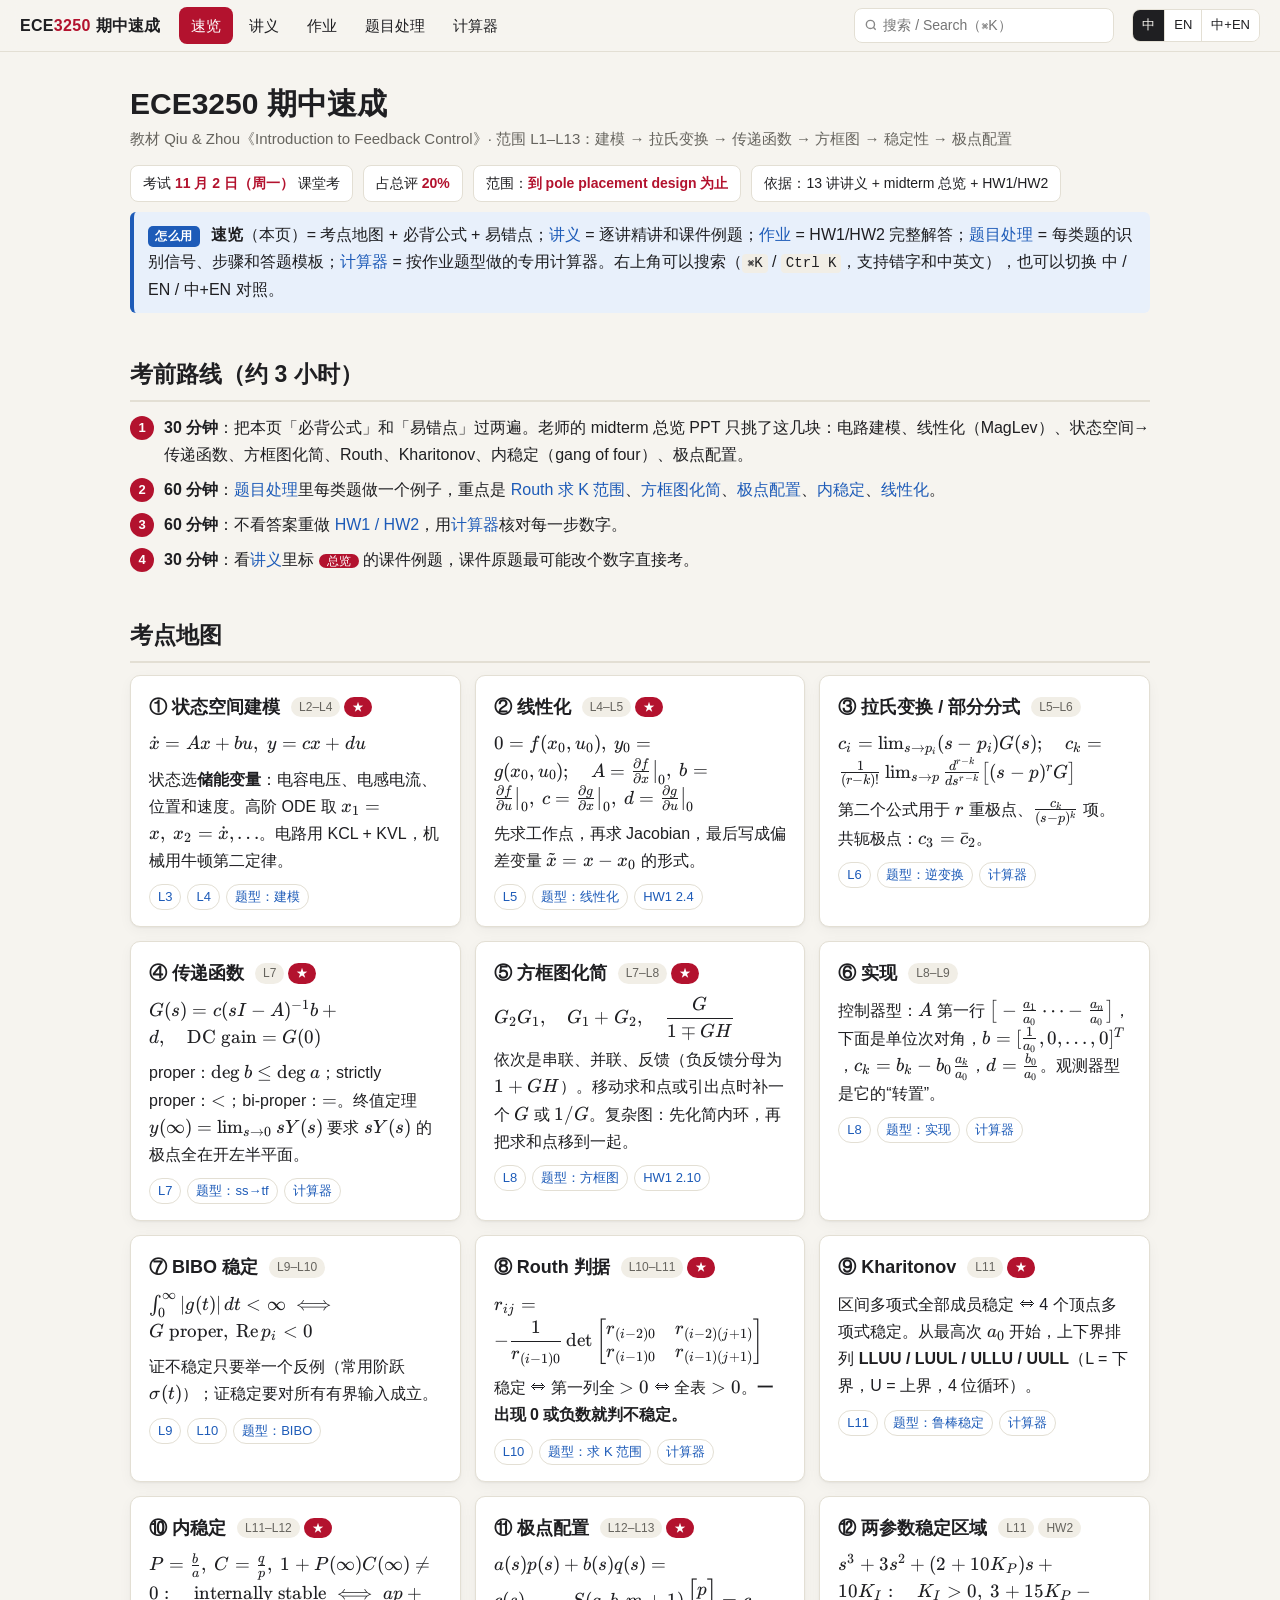
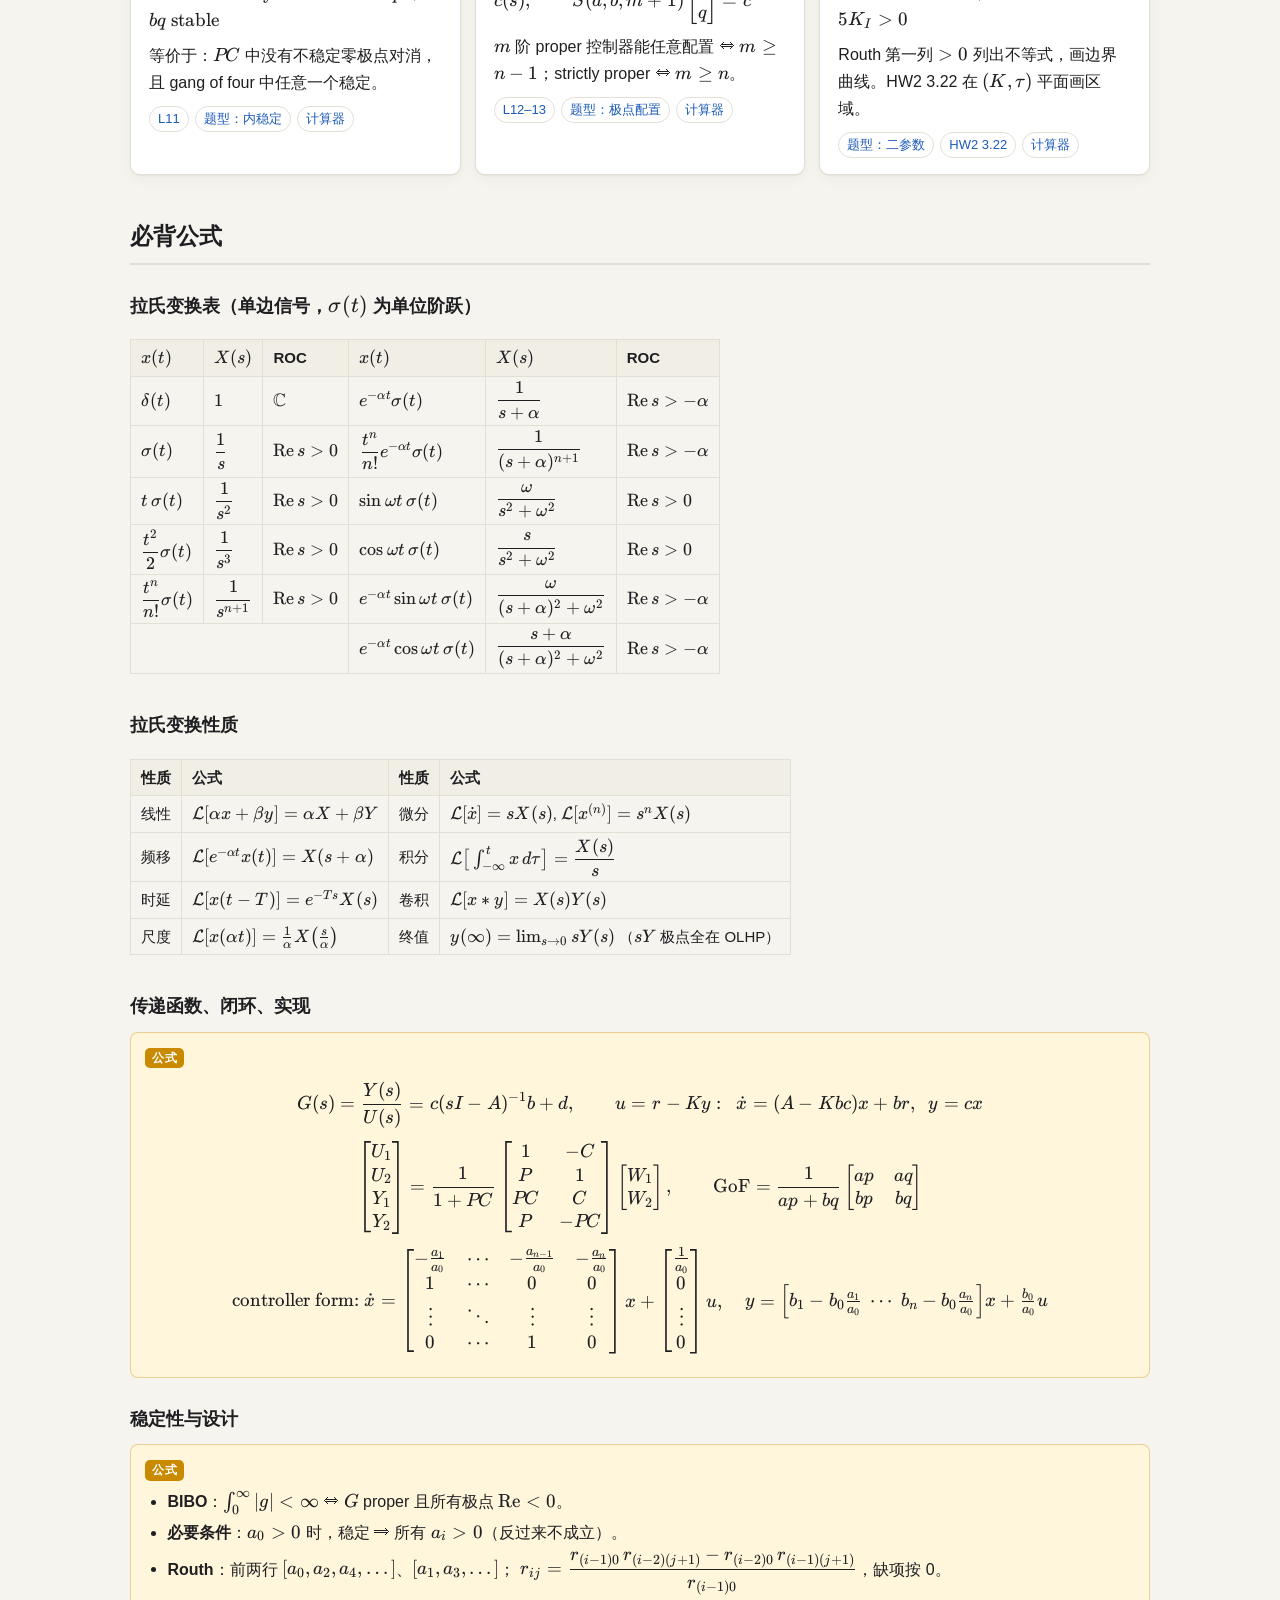
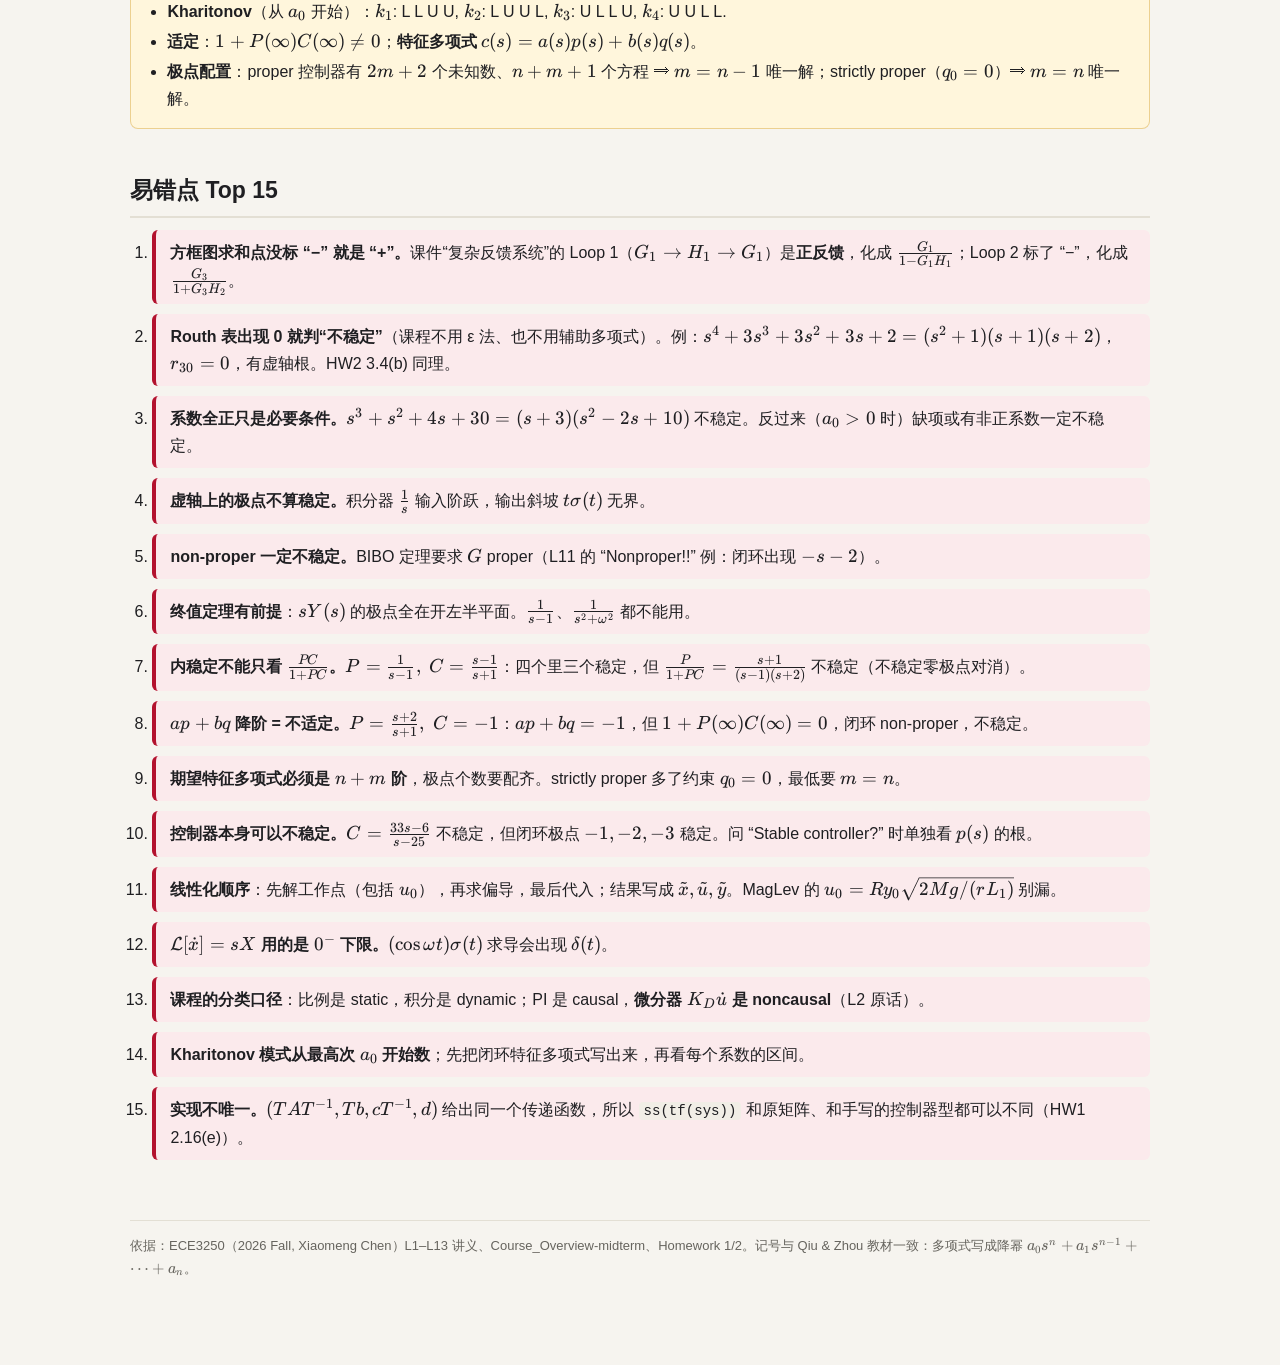
==== commit 775fb607: "Expand lecture notes; fix math and narrow-screen layout - lectures: full derivations, intuition and " ====
--- a/index.html
+++ b/index.html
@@ -6,11 +6,11 @@
 <title>速览 Overview · ECE3250 期中速成</title>
 <script>try{document.documentElement.className='L-'+(localStorage.getItem('ece3250-lang')||'zh')}catch(e){}</script>
 <link rel="stylesheet" href="assets/vendor/katex/katex.min.css">
-<link rel="stylesheet" href="assets/style.css?v=1">
+<link rel="stylesheet" href="assets/style.css?v=4">
 <script defer src="assets/vendor/katex/katex.min.js"></script>
 <script defer src="assets/vendor/katex/auto-render.min.js"></script>
-<script defer src="assets/search-index.js?v=1"></script>
-<script defer src="assets/ui.js?v=1"></script>
+<script defer src="assets/search-index.js?v=2"></script>
+<script defer src="assets/ui.js?v=3"></script>
 </head>
 <body>
 <header id="topnav"></header>
@@ -64,8 +64,8 @@
   <div class="card">
     <h3><span class="zh">④ 传递函数</span><span class="en">④ Transfer functions</span> <span class="tags"><span class="tag">L7</span><span class="tag hot">★</span></span></h3>
     <p>$G(s)=c(sI-A)^{-1}b+d,\quad \text{DC gain}=G(0)$</p>
-    <p class="zh">proper：$\deg b\le\deg a$；strictly proper：$<$；bi-proper：$=$。终值定理 $y(\infty)=\lim_{s\to0}sY(s)$ 要求 $sY(s)$ 的极点全在开左半平面。</p>
-    <p class="en">Proper: $\deg b\le\deg a$; strictly proper: $<$; bi-proper: $=$. FVT $y(\infty)=\lim_{s\to0}sY(s)$ needs all poles of $sY(s)$ in the open left half-plane.</p>
+    <p class="zh">proper：$\deg b\le\deg a$；strictly proper：$\lt $；bi-proper：$=$。终值定理 $y(\infty)=\lim_{s\to0}sY(s)$ 要求 $sY(s)$ 的极点全在开左半平面。</p>
+    <p class="en">Proper: $\deg b\le\deg a$; strictly proper: $\lt $; bi-proper: $=$. FVT $y(\infty)=\lim_{s\to0}sY(s)$ needs all poles of $sY(s)$ in the open left half-plane.</p>
     <div class="links"><a href="lectures.html#L7">L7</a><a href="methods.html#t-ss2tf"><span class="zh">题型：ss→tf</span><span class="en">Type: ss→tf</span></a><a href="calc.html#ss"><span class="zh">计算器</span><span class="en">Calculator</span></a></div>
   </div>
   <div class="card">
@@ -83,7 +83,7 @@
   </div>
   <div class="card">
     <h3><span class="zh">⑦ BIBO 稳定</span><span class="en">⑦ BIBO stability</span> <span class="tags"><span class="tag">L9–L10</span></span></h3>
-    <p>$\int_0^\infty|g(t)|\,dt<\infty\iff G\text{ proper},\ \operatorname{Re}p_i<0$</p>
+    <p>$\int_0^\infty|g(t)|\,dt\lt \infty\iff G\text{ proper},\ \operatorname{Re}p_i\lt 0$</p>
     <p class="zh">证不稳定只要举一个反例（常用阶跃 $\sigma(t)$）；证稳定要对所有有界输入成立。</p>
     <p class="en">To show instability give one counterexample (usually the step $\sigma(t)$); stability must hold for every bounded input.</p>
     <div class="links"><a href="lectures.html#L9">L9</a><a href="lectures.html#L10">L10</a><a href="methods.html#t-bibo"><span class="zh">题型：BIBO</span><span class="en">Type: BIBO</span></a></div>
@@ -157,7 +157,7 @@
 <h3 id="f-stab" data-kw="stability routh kharitonov pole placement well posed 稳定 判据"><span class="zh">稳定性与设计</span><span class="en">Stability and design</span></h3>
 <div class="key"><span class="lbl"><span class="zh">公式</span><span class="en">Formula</span></span>
 <ul>
-<li><span class="zh"><b>BIBO</b>：$\int_0^\infty|g|<\infty$ ⟺ $G$ proper 且所有极点 $\operatorname{Re}<0$。</span><span class="en"><b>BIBO</b>: $\int_0^\infty|g|<\infty$ ⟺ $G$ proper and all poles have $\operatorname{Re}<0$.</span></li>
+<li><span class="zh"><b>BIBO</b>：$\int_0^\infty|g|\lt \infty$ ⟺ $G$ proper 且所有极点 $\operatorname{Re}\lt 0$。</span><span class="en"><b>BIBO</b>: $\int_0^\infty|g|\lt \infty$ ⟺ $G$ proper and all poles have $\operatorname{Re}\lt 0$.</span></li>
 <li><span class="zh"><b>必要条件</b>：$a_0>0$ 时，稳定 ⟹ 所有 $a_i>0$（反过来不成立）。</span><span class="en"><b>Necessary condition</b>: with $a_0>0$, stable ⟹ all $a_i>0$ (not conversely).</span></li>
 <li><span class="zh"><b>Routh</b>：前两行 $[a_0,a_2,a_4,\dots]$、$[a_1,a_3,\dots]$；</span><span class="en"><b>Routh</b>: first rows $[a_0,a_2,a_4,\dots]$, $[a_1,a_3,\dots]$;</span> $r_{ij}=\dfrac{r_{(i-1)0}\,r_{(i-2)(j+1)}-r_{(i-2)0}\,r_{(i-1)(j+1)}}{r_{(i-1)0}}$<span class="zh">，缺项按 0。</span><span class="en">, missing entries = 0.</span></li>
 <li><span class="zh"><b>Kharitonov</b>（从 $a_0$ 开始）：</span><span class="en"><b>Kharitonov</b> (from $a_0$): </span>$k_1$: L L U U, $k_2$: L U U L, $k_3$: U L L U, $k_4$: U U L L.</li>
--- a/assets/style.css
+++ b/assets/style.css
@@ -66,7 +66,7 @@
 .toc a.on { color: var(--red); border-color: var(--red); font-weight: 600; }
 .toc a.sub { padding-left: 18px; font-size: 13px; }
 @media (max-width: 860px) {
-  .with-toc { grid-template-columns: 1fr; }
+  .with-toc { grid-template-columns: minmax(0, 1fr); }
   .toc { position: static; max-height: none; border: 1px solid var(--line); border-radius: var(--radius); padding: 10px; background: var(--card); }
   .exam-chip { display: none; }
 }
@@ -251,3 +251,9 @@
   .topnav nav { order: 3; }
   .search .results { left: 0; right: auto; width: 100%; }
 }
+
+/* 长的行内公式在窄屏时不撑破版面 */
+main .katex.wide { display: inline-block; max-width: 100%; overflow-x: auto; overflow-y: hidden; vertical-align: middle; padding: 3px 0; }
+
+pre { overflow-x: auto; max-width: 100%; background: var(--code); padding: 10px 12px; border-radius: 8px; font-size: 13px; line-height: 1.5; }
+pre code { background: none; padding: 0; }
